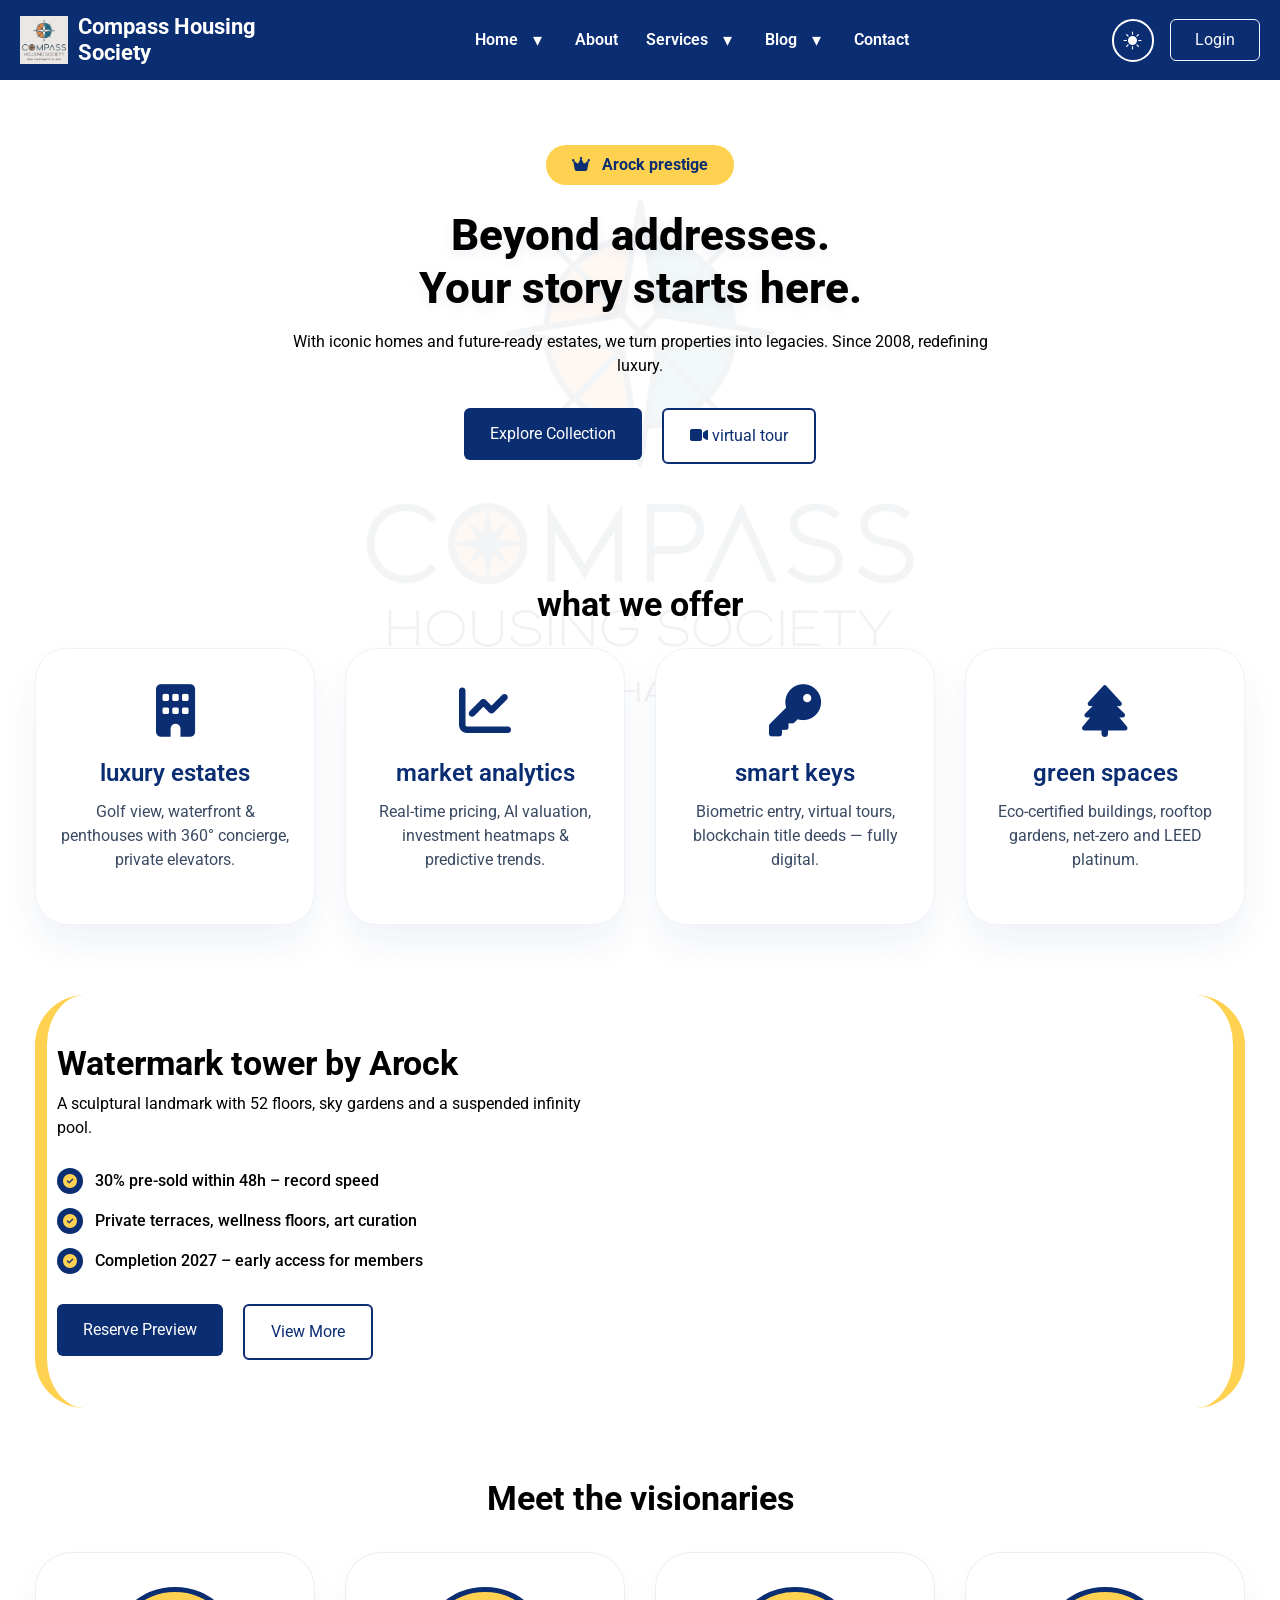
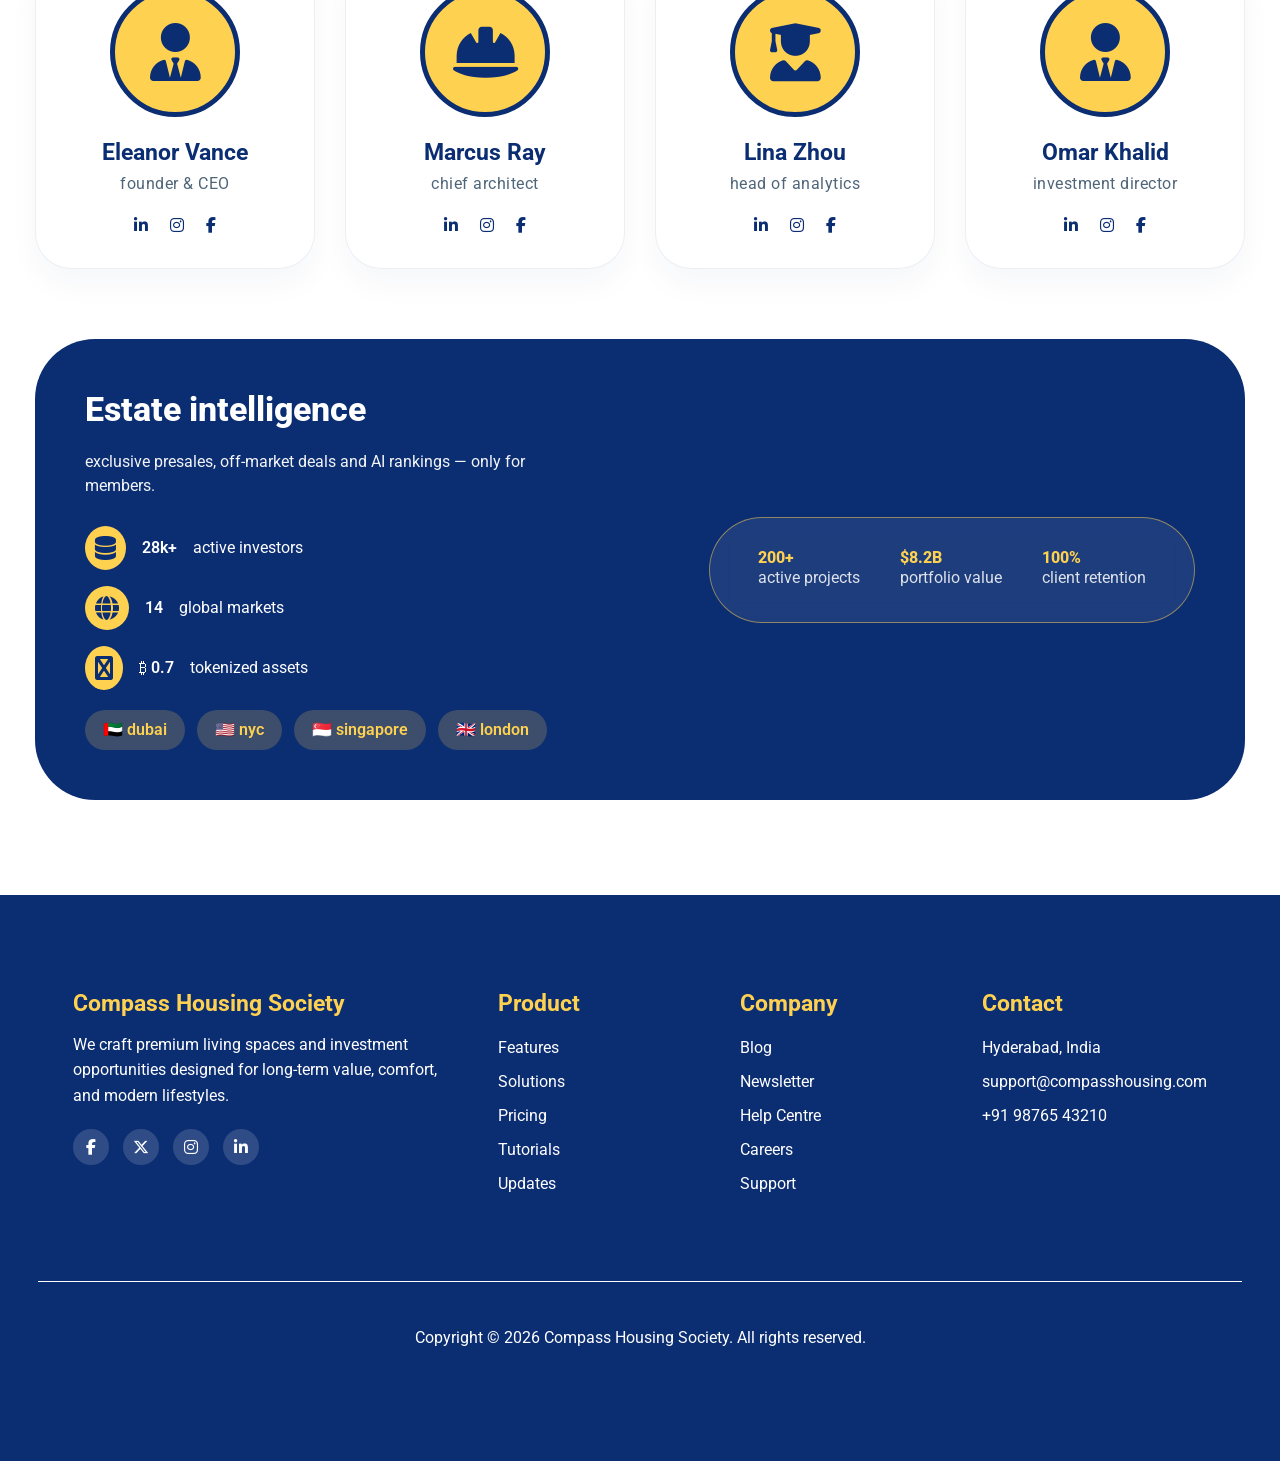
==== aboutus.html @ c3dae4be "Add files via upload" ====
<!DOCTYPE html>
<html lang="en">

<head>
    <meta charset="UTF-8">
    <meta name="viewport" content="width=device-width, initial-scale=1.0, maximum-scale=5.0, user-scalable=yes">
    <title>Real Estate · Arock</title>

    <!-- Global & Bootstrap -->
    <link rel="stylesheet" href="globalstyles.css">
    <link href="https://cdn.jsdelivr.net/npm/bootstrap@5.3.3/dist/css/bootstrap.min.css" rel="stylesheet">
    <link href="https://cdn.jsdelivr.net/npm/bootstrap-icons@1.11.3/font/bootstrap-icons.css" rel="stylesheet">
    <link rel="stylesheet" href="https://cdnjs.cloudflare.com/ajax/libs/font-awesome/6.5.1/css/all.min.css">
    <link
        href="https://fonts.googleapis.com/css2?family=Open+Sans:wght@400;500;600;700&family=Roboto:wght@400;500;700&display=swap"
        rel="stylesheet">

    <style>
        /* ----- GLOBAL FONT-SIZE RULES – ONLY ALLOWED SIZES, NO EXTRA ----- */
        * {
            margin: 0;
            padding: 0;
            box-sizing: border-box;
        }

        body {
            background-color: white;
            color: black;
            font-family: "Roboto", "Open Sans", Arial, sans-serif;
            line-height: 1.5;
            font-synthesis: none;
            text-rendering: optimizeLegibility;
            transition: background-color 0.2s, color 0.2s;
        }

        /* FIXED FONT SIZES – STRICTLY AS SPECIFIED */
        h1 {
            font-size: 44px;
            font-weight: 800;
        }

        h2 {
            font-size: 34px;
            font-weight: 700;
            width: 100%;
            display: block;
            /* text-align: center; */
        }

        h3 {
            font-size: 24px;
            font-weight: 600;
        }

        h4 {
            font-size: 23px;
            font-weight: 700;
        }

        h5,
        h6,
        p,
        span,
        li,
        a,
        .btn,
        .agent-card p,
        .estate-card p,
        .hero-tagline,
        .btn-gold,
        .btn-outline,
        .btn-dark,
        .ar-btn,
        .feature-list li,
        .insight-stat .label,
        .mini-gallery span,
        .insight-features div span,
        .insight-features i+span,
        .social-links i,
        .tag-new,
        .agent-card p,
        .estate-card p,
        .hero-center p,
        .split-text p,
        .insight-left p {
            font-size: 16px !important;
        }

        /* h5/h6 if used – also 16px */
        h5,
        h6 {
            font-size: 16px;
            font-weight: 600;
        }

        @media (prefers-color-scheme: dark) {
            body {
                background-color: #0a1a2f;
                color: #f0f4fa;
            }

            .estate-card,
            .agent-card,
            .split-modern,
            .stats-block {
                background-color: #102b47;
                color: white;
            }
        }

        /* PAGE LAYOUT – perfect alignment */
        .page {
            max-width: 1440px;
            margin: 0 auto;
            padding: 30px 40px;
            position: relative;
        }

        @media (max-width: 900px) {
            .page {
                padding: 25px 24px;
            }
        }

        @media (max-width: 480px) {
            .page {
                padding: 20px 16px;
            }
        }

        section {
            /* margin-bottom: 35px 30px; */
            padding: 35px;
        }

        /* headings dark mode */
        @media (prefers-color-scheme: dark) {

            h1,
            h2,
            h3,
            h4,
            h5,
            h6 {
                color: #FFD150;
            }
        }

        .text-accent {
            color: #FFD150;
        }

        .bg-primary-custom {
            background-color: #0B2D72;
            color: white;
        }

        /* ---------- SECTION 1 : HERO, ALL FONTS 16 (EXCEPT H1=44) ---------- */
        .hero-center {
            display: flex;
            flex-direction: column;
            align-items: center;
            text-align: center;
            max-width: 900px;
            margin: 0 auto 20px;
            padding: 30px 20px;
        }

        .hero-tagline {
            background: #FFD150;
            padding: 8px 26px;
            border-radius: 60px;
            font-weight: 700;
            color: #0B2D72;
            display: inline-block;
            margin-bottom: 24px;
            font-size: 16px;
            /* enforced */
        }

        .hero-center h1 {
            margin-bottom: 15px;
            text-shadow: 0 4px 12px rgba(11, 45, 114, 0.08);
            font-size: 44px;
            /* h1 fixed */
        }

        .hero-center p {
            max-width: 700px;
            margin-bottom: 30px;
            font-size: 16px;
        }

        .hero-btns {
            display: flex;
            gap: 20px;
            flex-wrap: wrap;
            justify-content: center;
        }

        .btn-gold {
            display: inline-block;
            padding: 14px 26px;
            background: #0B2D72;
            color: #ffffff;
            text-decoration: none;
            border-radius: 6px;
            font-size: 16px;
            cursor: pointer;
        }

        .btn-outline {
            display: inline-block;
            padding: 14px 26px;
            background: white;
            color: #0B2D72;
            text-decoration: none;
            border-radius: 6px;
            border: 2px solid #0B2D72;
            font-size: 16px;
            cursor: pointer;
        }

        @media (prefers-color-scheme: dark) {
            .hero-center p {
                color: #d0def0;
            }

            .btn-outline {
                border-color: #FFD150;
                color: #FFD150;
                background: transparent;
            }

            .btn-outline:hover {
                background: #FFD150;
                color: #0B2D72;
            }
        }

        /* ---------- SECTION 2 : CARDS 4-COL, FONT SIZES RESPECTED ---------- */
        .cards-grid {
            display: grid;
            grid-template-columns: repeat(4, 1fr);
            gap: 30px;
            margin-top: 15px;
        }

        .estate-card {
            background: white;
            border-radius: 32px;
            padding: 36px 22px;
            box-shadow: 0 20px 35px rgba(11, 45, 114, 0.06);
            text-align: center;
            transition: all 0.3s cubic-bezier(0.2, 0, 0, 1);
            border: 1px solid #eef2f6;
            position: relative;
            overflow: hidden;
            transform: translateY(0);
        }

        .estate-card::after {
            content: "";
            position: absolute;
            bottom: 0;
            left: 0;
            width: 100%;
            height: 6px;
            background: #FFD150;
            transform: scaleX(0);
            transform-origin: left;
            transition: transform 0.3s ease;
        }

        .estate-card:hover {
            transform: translateY(-16px);
            box-shadow: 0 35px 50px rgba(11, 45, 114, 0.12);
            border-color: rgba(255, 209, 80, 0.5);
        }

        .estate-card:hover::after {
            transform: scaleX(1);
        }

        .estate-card i {
            font-size: 52px;
            color: #0B2D72;
            margin-bottom: 22px;
            transition: transform 0.2s, color 0.2s;
        }

        .estate-card:hover i {
            transform: scale(1.12);
            color: #FFD150;
        }

        .estate-card h3 {
            margin-bottom: 12px;
            color: #0B2D72;
            transition: color 0.2s;
            font-size: 24px;
            /* fixed h3 */
        }

        .estate-card:hover h3 {
            color: #FFD150;
        }

        .estate-card p {
            color: #3a4a62;
            transition: color 0.2s;
            font-size: 16px;
        }

        .estate-card:hover p {
            color: #1f2e44;
        }

        @media (prefers-color-scheme: dark) {
            .estate-card:hover {
                background: #1c3b5a;
            }

            .estate-card p {
                color: #d0e0ed;
            }

            .estate-card:hover p {
                color: white;
            }
        }

        /* ---------- SECTION 3 : SPLIT FLIPPED, FONTS 16/24/34 ---------- */
        .split-flipped {
            display: flex;
            align-items: center;
            gap: 60px;
            border-radius: 50px;
            padding: 48px 10px;
            border-right: 12px solid #FFD150;
            border-left: 12px solid #FFD150;
        }

        .split-flipped .split-image {
            flex: 1.1;
            order: 2;
        }

        .split-flipped .split-text {
            flex: 1;
            order: 1;
        }

        .split-image .img-placeholder {
            background: linear-gradient(145deg, #0B2D72, #1f4b7a);
            border-radius: 40px;
            height: 360px;
            display: flex;
            align-items: center;
            justify-content: center;
            color: white;
            font-size: 90px;
            box-shadow: -20px 20px 0 #FFD150;
            transition: 0.2s;
        }

        .split-flipped:hover .img-placeholder {
            box-shadow: -25px 25px 0 #FFD150;
        }

        .tag-new {
            background: #FFD150;
            padding: 8px 26px;
            border-radius: 60px;
            font-weight: 700;
            display: inline-block;
            color: #0B2D72;
            margin-bottom: 18px;
            font-size: 16px;
        }

        .split-text h2 {

            font-size: 34px;

        }

        .feature-list {
            list-style: none;
            padding: 0;
            margin: 28px 0 20px;
        }

        .feature-list li {
            margin-bottom: 14px;
            font-weight: 500;
            display: flex;
            align-items: center;
            gap: 12px;
            font-size: 16px;
        }

        .feature-list i {
            color: #FFD150;
            background: #0B2D72;
            border-radius: 50%;
            padding: 6px;
            font-size: 14px;
            /* icon size, not text */
        }

        .btn-dark {
            display: inline-block;
            padding: 14px 26px;
            background: #0B2D72;
            color: #ffffff;
            text-decoration: none;
            border-radius: 6px;
            font-size: 16px;
            cursor: pointer;
        }

        .ar-btn {
            display: inline-block;
            padding: 14px 26px;
            background: white;
            color: #0B2D72;
            text-decoration: none;
            border-radius: 6px;
            border: 2px solid #0B2D72;
            font-size: 16px;
            cursor: pointer;
        }

        @media (prefers-color-scheme: dark) {
            .split-flipped {
                background: #0e253c;
            }

            .feature-list i {
                background: #FFD150;
                color: #0B2D72;
            }
        }

        /* ---------- SECTION 4 : TEAM CARDS, FONTS h4=23, OTHERS 16 ---------- */
        .team-header {
            display: flex;
            justify-content: space-between;
            align-items: baseline;
            margin-bottom: 25px;
            text-align: center;
        }

        .team-grid {
            display: grid;
            grid-template-columns: repeat(4, 1fr);
            gap: 30px;
        }

        .agent-card {
            background: white;
            border-radius: 36px;
            padding: 34px 18px 30px;
            text-align: center;
            box-shadow: 0 15px 30px rgba(11, 45, 114, 0.04);
            transition: all 0.25s;
            border: 1px solid rgba(11, 45, 114, 0.08);
            position: relative;
        }

        .agent-card:hover {
            transform: scale(1.02);
            box-shadow: 0 30px 45px rgba(11, 45, 114, 0.12);
            border-color: #FFD150;
        }

        .agent-avatar {
            width: 130px;
            height: 130px;
            background: #FFD150;
            border-radius: 50%;
            margin: 0 auto 22px;
            display: flex;
            align-items: center;
            justify-content: center;
            font-size: 58px;
            color: #0B2D72;
            border: 5px solid #0B2D72;
            transition: 0.2s;
        }

        .agent-card:hover .agent-avatar {
            background: #0B2D72;
            border-color: #FFD150;
            color: #FFD150;
        }

        .agent-card h3 {
            margin-bottom: 6px;
            color: #0B2D72;
            font-weight: 700;
            font-size: 23px;
            /* h4 fixed */
        }

        .agent-card p {
            color: #4f6579;
            margin-bottom: 18px;
            letter-spacing: 0.5px;
            font-size: 16px;
        }

        .social-links {
            display: flex;
            justify-content: center;
            gap: 22px;
        }

        .social-links i {
            color: #0B2D72;
            font-size: 22px;
            /* icon size, not text */
            transition: 0.15s;
        }

        .social-links i:hover {
            color: #FFD150;
            transform: scale(1.2);
        }

        @media (prefers-color-scheme: dark) {
            .agent-card {
                background: #112f4a;
            }

            .social-links i {
                color: #FFD150;
            }

            .social-links i:hover {
                color: white;
            }
        }

        /* ---------- SECTION 5 : INSIGHT PANEL, FONTS 16 / H2=34 ---------- */
        .insight-panel {
            display: flex;
            background: #0B2D72;
            border-radius: 60px;
            padding: 50px;
            color: white;
            justify-content: space-between;
            align-items: center;
            flex-wrap: wrap;
            position: relative;
            overflow: hidden;
        }

        .insight-left {
            max-width: 45%;
        }

        .insight-left h2 {
            color: white;
            font-weight: 800;
            margin-bottom: 20px;
            /* margin-left: -99px; */
            font-size: 34px;
            /* h2 fixed */
        }

        .insight-left h2 span {
            color: #FFD150;
            border-bottom: 4px solid #FFD150;
        }

        .insight-features {
            display: flex;
            flex-direction: column;
            gap: 16px;
            margin-top: 28px;
        }

        .insight-features div {
            display: flex;
            align-items: center;
            gap: 16px;
        }

        .insight-features i {
            font-size: 24px;
            background: #FFD150;
            color: #0B2D72;
            padding: 10px;
            border-radius: 50%;
        }

        .insight-right {
            display: flex;
            gap: 40px;
            background: rgba(255, 255, 255, 0.08);
            backdrop-filter: blur(10px);
            padding: 32px 48px;
            border-radius: 100px;
            border: 1px solid rgba(255, 209, 80, 0.5);
        }

        .insight-stat {
            display: flex;
            flex-direction: column;
        }

        .insight-stat .big-number {
            font-size: 44px;
            font-weight: 800;
            color: #FFD150;
            line-height: 1;
        }

        .insight-stat .label {
            font-size: 16px;
            opacity: 0.85;
        }

        .mini-gallery {
            display: flex;
            margin-top: 20px;
            gap: 12px;
        }

        .mini-gallery span {
            background: rgba(255, 209, 80, 0.2);
            padding: 8px 18px;
            border-radius: 50px;
            font-weight: 600;
            color: #FFD150;
            font-size: 16px;
        }

        @media (prefers-color-scheme: dark) {
            .insight-panel {
                background: #051a30;
            }
        }

        @media (max-width: 1100px) {
            .insight-panel {
                flex-direction: column;
                align-items: flex-start;
                gap: 40px;
            }

            .insight-left {
                max-width: 100%;
            }

            .insight-right {
                width: 100%;
                justify-content: center;
            }
        }

        /* responsive grids */
        @media (max-width: 1000px) {
            .cards-grid {
                grid-template-columns: repeat(2, 1fr);
            }

            .team-grid {
                grid-template-columns: repeat(2, 1fr);
            }

            .split-flipped {
                flex-direction: column;
            }

            .split-flipped .split-image {
                order: 1;
                width: 100%;
            }

            .split-flipped .split-text {
                order: 2;
                width: 100%;
            }
        }

        @media (max-width: 600px) {
            .cards-grid {
                grid-template-columns: 1fr;
            }

            .team-grid {
                grid-template-columns: 1fr;
            }

            .hero-btns {
                flex-direction: column;
                align-items: center;
            }

            .insight-right {
                flex-direction: column;
                gap: 25px;
                border-radius: 50px;
            }
        }

        /* watermark / background logo */
        body::before {
            content: "";
            position: fixed;
            inset: 0;
            margin: auto;
            background-image: url("images/transparent-logo-1.png");
            background-repeat: no-repeat;
            background-position: center;
            background-size: 600px auto;
            opacity: 0.06;
            pointer-events: none;
            z-index: -1;
        }

        a {
            text-decoration: none;
        }

        /* dark mode overrides - keep consistent */
        :root[data-theme="dark"]::before {
            background-image: url("images/transparent-logo-1.png");
            opacity: 0.10;
        }

        :root[data-theme="dark"] .estate-card {
            background-color: black;
        }

        :root[data-theme="dark"] .estate-card p,
        :root[data-theme="dark"] .estate-card h3,
        :root[data-theme="dark"] .estate-card i {
            color: white !important;
        }

        :root[data-theme="dark"] .agent-card p,
        :root[data-theme="dark"] .agent-card h4,
        :root[data-theme="dark"] .agent-card {
            background-color: black;
            color: white;
        }

        :root[data-theme="dark"] .social-links i {
            color: white;
        }

        :root[data-theme="dark"] .insight-panel {
            background-color: black;
        }

        :root[data-theme="dark"] .btn-gold {
            background-color: #FFD150;
            color: black;
        }

        :root[data-theme="dark"] .btn-outline {
            background-color: #FFD150;
            color: black;
            border: none !important;
        }

        :root[data-theme="dark"] .btn-dark {
            background-color: #FFD150;
            color: black;
        }

        :root[data-theme="dark"] .ar-btn {
            background-color: #FFD150;
            color: black;
            border: none !important;
        }
    </style>
</head>

<body data-theme="light">

    <div id="site-header" class="fixed-top"></div>

    <section>
        <div class="hero-center">
            <span class="hero-tagline"><i class="fas fa-crown" style="margin-right: 8px;"></i> Arock prestige</span>
            <h1>Beyond addresses.<br>Your story starts here.</h1>
            <p>With iconic homes and future-ready estates, we turn properties into legacies. Since 2008, redefining
                luxury.</p>
            <div class="hero-btns">
                <a href="blog2.html"><span class="btn-gold">Explore Collection</span></a>
                <a href="contact.html"><span class="btn-outline"><i class="fas fa-video"></i> virtual tour</span></a>
            </div>
        </div>
    </section>

    <!-- SECTION 2: MODERN CARDS 4X, H2=34 / H3=24 / P=16 -->
    <section>
        <div
            style="display: flex; justify-content: space-between; align-items: baseline; margin-bottom: 16px;text-align: center;">
            <h2>what we offer</h2>
        </div>
        <div class="cards-grid">
            <div class="estate-card">
                <i class="fas fa-building"></i>
                <h3>luxury estates</h3>
                <p>Golf view, waterfront & penthouses with 360° concierge, private elevators.</p>
            </div>
            <div class="estate-card">
                <i class="fas fa-chart-line"></i>
                <h3>market analytics</h3>
                <p>Real-time pricing, AI valuation, investment heatmaps & predictive trends.</p>
            </div>
            <div class="estate-card">
                <i class="fas fa-key"></i>
                <h3>smart keys</h3>
                <p>Biometric entry, virtual tours, blockchain title deeds — fully digital.</p>
            </div>
            <div class="estate-card">
                <i class="fas fa-tree"></i>
                <h3>green spaces</h3>
                <p>Eco-certified buildings, rooftop gardens, net-zero and LEED platinum.</p>
            </div>
        </div>
    </section>

    <!-- SECTION 3: SIDE IMAGE - TEXT ON OTHER SIDE (FLIPPED) H2=34 / P=16 / LI=16 -->
    <section>
        <div class="split-flipped">
            <div class="split-image">
                <img src="https://thumbs.dreamstime.com/b/modern-real-estate-48602905.jpg" alt="" height="auto"
                    width="100%" style="border-radius: 10px;">
            </div>
            <div class="split-text">
                <h2>Watermark tower by Arock</h2>
                <p style="margin-bottom: 8px;">A sculptural landmark with 52 floors, sky gardens and a suspended
                    infinity pool.</p>
                <ul class="feature-list">
                    <li><i class="fas fa-check-circle"></i> 30% pre-sold within 48h – record speed</li>
                    <li><i class="fas fa-check-circle"></i> Private terraces, wellness floors, art curation</li>
                    <li><i class="fas fa-check-circle"></i> Completion 2027 – early access for members</li>
                </ul>
                <div style="display: flex; gap: 20px; margin-top: 30px;">
                    <a href="services2.html"> <span class="btn-dark">Reserve Preview</span></a>
                    <a href="services.html"> <span class="ar-btn">View More</span></a>
                </div>
            </div>
        </div>
    </section>

    <!-- SECTION 4: MEET THE TEAM – H2=34 / H4=23 / P=16 -->
    <section>
        <div class="team-header">
            <h2>Meet the visionaries</h2>
        </div>
        <div class="team-grid">
            <div class="agent-card">
                <div class="agent-avatar">
                    <i class="fas fa-user-tie"></i>
                </div>
                <h3>Eleanor Vance</h3>
                <p>founder & CEO</p>
                <div class="social-links">
                    <a href="https://www.linkedin.com" target="_blank">
                        <i class="fab fa-linkedin-in"></i>
                    </a>

                    <a href="https://www.instagram.com" target="_blank">
                        <i class="fab fa-instagram"></i>
                    </a>

                    <a href="https://www.facebook.com/your-profile" target="_blank">
                        <i class="fab fa-facebook-f"></i>
                    </a>
                </div>
            </div>
            <div class="agent-card">
                <div class="agent-avatar">
                    <i class="fas fa-hard-hat"></i>
                </div>
                <h3>Marcus Ray</h3>
                <p>chief architect</p>
                <div class="social-links">
                    <a href="https://www.linkedin.com" target="_blank">
                        <i class="fab fa-linkedin-in"></i>
                    </a>

                    <a href="https://www.instagram.com" target="_blank">
                        <i class="fab fa-instagram"></i>
                    </a>

                    <a href="https://www.facebook.com/your-profile" target="_blank">
                        <i class="fab fa-facebook-f"></i>
                    </a>
                </div>
            </div>
            <div class="agent-card">
                <div class="agent-avatar">
                    <i class="fas fa-user-graduate"></i>
                </div>
                <h3>Lina Zhou</h3>
                <p>head of analytics</p>
                <div class="social-links">
                    <a href="https://www.linkedin.com" target="_blank">
                        <i class="fab fa-linkedin-in"></i>
                    </a>

                    <a href="https://www.instagram.com" target="_blank">
                        <i class="fab fa-instagram"></i>
                    </a>

                    <a href="https://www.facebook.com/your-profile" target="_blank">
                        <i class="fab fa-facebook-f"></i>
                    </a>
                </div>
            </div>
            <div class="agent-card">
                <div class="agent-avatar">
                    <i class="fas fa-user-tie"></i>
                </div>
                <h3>Omar Khalid</h3>
                <p>investment director</p>
                <div class="social-links">
                    <a href="https://www.linkedin.com" target="_blank">
                        <i class="fab fa-linkedin-in"></i>
                    </a>

                    <a href="https://www.instagram.com" target="_blank">
                        <i class="fab fa-instagram"></i>
                    </a>

                    <a href="https://www.facebook.com/your-profile" target="_blank">
                        <i class="fab fa-facebook-f"></i>
                    </a>
                </div>
            </div>
        </div>
    </section>

    <!-- SECTION 5: INSIGHT + STATS + GALLERY – H2=34 / P,SPAN=16 -->
    <section>
        <div class="insight-panel">
            <div class="insight-left">
                <h2>Estate intelligence</h2>
                <p style="margin-bottom: 16px; opacity: 0.95;">exclusive presales, off‑market deals and AI rankings —
                    only for members.</p>
                <div class="insight-features">
                    <div><i class="fas fa-database"></i> <span style="font-weight:600;">28k+</span> active investors
                    </div>
                    <div><i class="fas fa-globe"></i> <span style="font-weight:600;">14</span> global markets</div>
                    <div><i class="fas fa-bitcoin"></i> <span style="font-weight:600;">₿ 0.7</span> tokenized assets
                    </div>
                </div>
                <div class="mini-gallery">
                    <span>🇦🇪 dubai</span>
                    <span>🇺🇸 nyc</span>
                    <span>🇸🇬 singapore</span>
                    <span>🇬🇧 london</span>
                </div>
            </div>
            <div class="insight-right">
                <div class="insight-stat">
                    <span class="big-number">200+</span>
                    <span class="label">active projects</span>
                </div>
                <div class="insight-stat">
                    <span class="big-number">$8.2B</span>
                    <span class="label">portfolio value</span>
                </div>
                <div class="insight-stat">
                    <span class="big-number">100%</span>
                    <span class="label">client retention</span>
                </div>
            </div>
        </div>
    </section>

    <div id="side-footer"></div>
    <script src="footer.js"></script>
    <script src="https://cdn.jsdelivr.net/npm/bootstrap@5.3.3/dist/js/bootstrap.bundle.min.js"></script>
    <script src="header.js"></script>
</body>

</html>
---- globalstyles.css ----
:root {
    --primary: #0B2D72;
    --secondary: #FFD150;
    --white: #ffffff;
    --black: #000000;
    --bg-light: #ffffff;
    --text-light: #000000;
    --bg-dark: #000000;
    --text-dark: #ffffff;
}

:root[data-theme="dark"] {
    --bg-light: #000000;
    --bg-dark: #000000;
    --text-light: #ffffff;
}

* {
    margin: 0;
    padding: 0;
    box-sizing: border-box;
}

html {
    scroll-behavior: smooth;
    overflow-x: hidden;
}

/* Prevent flash of unstyled content */
html:not([data-theme]) {
    visibility: hidden;
}

html[data-theme] {
    visibility: visible;
}

body {
 font-family: "Roboto", "Open Sans", Arial, sans-serif;
    background: var(--bg-light);
    color: var(--text-light);
    padding-top: 80px;
    transition: background-color 0.3s ease, color 0.3s ease;
}

:root[data-theme="dark"] body {
    color: var(--white);
    background-color: var(--bg-dark);
}

.fixed-top {
    position: fixed;
    top: 0;
    right: 0;
    left: 0;
    z-index: 1030;
}

.navbar-main {
    position: fixed;
    top: 0;
    width: 100%;
    height: 80px;
    background: var(--primary);
    z-index: 1050;
    display: flex;
    align-items: center;
    transition: background-color 0.3s ease;
}

:root[data-theme="dark"] .navbar-main {
    background: var(--black);
}

.navbar-main .container-fluid {
    max-width: 1320px;
    width: 100%;
    padding: 0 20px;
    margin: 0 auto;
    display: flex;
    align-items: center;
    justify-content: space-between;
}

.navbar-brand {
    display: flex;
    align-items: center;
    gap: 10px;
    text-decoration: none;
}

.logo-icon {
    width: 48px;
    height: 48px;
}

.logo-icon img {
    width: 100%;
    height: 100%;
    object-fit: contain;
}

.brand-name {
    font-size: 22px !important;
    font-weight: 700;
    color: var(--white);
    line-height: 1.2;
}

.brand-text {
    display: flex;
    flex-direction: column;
}

.navbar-nav {
    display: flex;
    align-items: center;
    gap: 20px;
}

.nav-link-main {
    font-size: 16px;
    font-weight: 600;
    color: var(--white);
    text-decoration: none;
    padding: 6px 4px;
    display: flex;
    align-items: center;
    gap: 5px;
    transition: opacity 0.2s ease;
}

.nav-link-main:hover {
    opacity: 0.85;
}

.nav-link-main,
.dropdown-item,
.navbar-toggler-custom {
    -webkit-tap-highlight-color: transparent;
}

.dropdown-icon-model {
    display: inline-flex;
    align-items: center;
    justify-content: center;
    width: 20px;
    height: 20px;
    margin-left: 4px;
    position: relative;
}

/* ===============================
   FIX DOUBLE DROPDOWN ARROWS
================================ */

/* Remove Bootstrap's default dropdown arrow completely */
.dropdown-toggle::after {
    display: none !important;
    content: none !important;
    border: none !important;
}

/* Also target the specific nav-link-main with dropdown-toggle */
.nav-link-main.dropdown-toggle::after {
    display: none !important;
    content: none !important;
    border: none !important;
    margin: 0 !important;
    padding: 0 !important;
    width: 0 !important;
    height: 0 !important;
}

/* Keep only your custom dropdown arrow */
.dropdown-icon-model::before {
    content: "▾";
    font-size: 18px;
    line-height: 1;
    display: inline-block;
    transition: transform 0.3s ease;
}

/* Make sure your custom arrow is properly positioned */
.dropdown-icon-model {
    display: inline-flex;
    align-items: center;
    justify-content: center;
    width: 20px;
    height: 20px;
    margin-left: 4px;
    position: relative;
}

/* Dropdown arrow rotation states */
.nav-item.dropdown.show .dropdown-icon-model::before {
    transform: rotate(180deg);
}

@media (min-width: 992px) {
    .nav-item.dropdown:hover .dropdown-icon-model::before {
        transform: rotate(180deg);
    }
}

.dropdown-icon-model::before {
    content: "▾";
    font-size: 18px;
    line-height: 1;
    display: inline-block;
    transition: transform 0.3s ease;
}

.nav-item.dropdown.show .dropdown-icon-model::before {
    transform: rotate(180deg);
}

@media (min-width: 992px) {
    .nav-item.dropdown:hover .dropdown-icon-model::before {
        transform: rotate(180deg);
    }
}

/* Remove ALL Bootstrap dropdown arrows */
.dropdown-toggle::after,
.nav-link-main.dropdown-toggle::after,
[data-bs-toggle="dropdown"]::after {
    display: none !important;
    content: none !important;
    border: none !important;
}

.dropdown-menu {
    background: var(--white);
    border: none;
    border-radius: 8px;
    box-shadow: 0 10px 30px rgba(0, 0, 0, 0.1);
    padding: 8px 0;
    min-width: 200px;
    transition: opacity 0.3s ease, visibility 0.3s ease, transform 0.3s ease;
}

.dropdown-item {
    font-size: 16px;
    color: var(--black);
    padding: 10px 20px;
    text-decoration: none;
    display: block;
    transition: all 0.2s ease;
}

.dropdown-item:hover,
.dropdown-item:focus {
    background: var(--secondary);
    color: var(--white);
}

@media (min-width: 992px) {
    .nav-item.dropdown {
        position: relative;
    }

    .nav-item.dropdown .dropdown-menu {
        display: block;
        opacity: 0;
        visibility: hidden;
        transform: translateY(10px);
        transition: 0.25s ease;
        pointer-events: none;
        position: absolute;
        top: 100%;
        left: 0;
        z-index: 1000;
    }

    .nav-item.dropdown:hover .dropdown-menu {
        opacity: 1;
        visibility: visible;
        transform: translateY(0);
        pointer-events: auto;
    }
}

.navbar-right-section {
    display: flex;
    align-items: center;
    gap: 16px;
}

.register-btn {
    font-size: 16px;
    padding: 10px 22px;
    border-radius: 10px;
    background: transparent;
    border: 2px solid var(--white);
    color: var(--white);
    text-decoration: none;
    transition: all 0.3s ease;
    cursor: pointer;
    display: inline-block;
    text-align: center;
    margin-left: 20px;
}

.register-btn:hover {
    background: var(--white);
    color: var(--primary);
    border-color: var(--white);
}

:root[data-theme="dark"] .register-btn:hover {
    background: var(--white);
    color: var(--black);
}

.theme-toggle-btn {
    width: 56px;
    height: 28px;
    border-radius: 30px;
    background: rgba(255, 255, 255, 0.25);
    border: 2px solid rgba(255, 255, 255, 0.5);
    cursor: pointer;
    position: relative;
    transition: all 0.3s ease;
    flex-shrink: 0;
}

.theme-toggle-slider {
    width: 20px;
    height: 20px;
    background: var(--white);
    border-radius: 50%;
    position: absolute;
    left: 5px;
    top: 2px;
    transition: transform 0.3s ease;
}

:root[data-theme="dark"] .theme-toggle-slider {
    transform: translateX(26px);
    background: var(--white);
}

:root[data-theme="dark"] .theme-toggle-btn {
    background: rgba(0, 0, 0, 0.25);
    border-color: rgba(255, 255, 255, 0.3);
}

.navbar-toggler-custom {
    width: 50px;
    height: 45px;
    border-radius: 8px;
    border: 2px solid rgba(255, 255, 255, 0.5);
    background: rgba(255, 255, 255, 0.15);
    display: flex;
    align-items: center;
    justify-content: center;
    cursor: pointer;
    transition: all 0.3s ease;
    margin-left: 12px;
    flex-shrink: 0;
}

.navbar-toggler-custom:hover {
    background: rgba(255, 255, 255, 0.25);
}

.toggler-icon {
    width: 22px;
    height: 2px;
    background: var(--white);
    position: relative;
    transition: all 0.3s ease;
}

.toggler-icon::before,
.toggler-icon::after {
    content: "";
    width: 22px;
    height: 2px;
    background: var(--white);
    position: absolute;
    left: 0;
    transition: all 0.3s ease;
}

.toggler-icon::before {
    top: -7px;
}

.toggler-icon::after {
    top: 7px;
}

.navbar-toggler-custom.active .toggler-icon {
    background: transparent;
}

.navbar-toggler-custom.active .toggler-icon::before {
    transform: rotate(45deg);
    top: 0;
}

.navbar-toggler-custom.active .toggler-icon::after {
    transform: rotate(-45deg);
    top: 0;
}

@media (max-width: 991.98px) {
    .navbar-main {
        height: auto;
        padding: 10px 0;
        min-height: 70px;
    }

    .navbar-collapse {
        position: fixed;
        top: 70px;
        left: 0;
        right: 0;
        background: var(--primary);
        padding: 0 20px !important;
        margin: 0 !important;
        border-radius: 0 0 16px 16px;
        max-height: 0;
        overflow: hidden;
        opacity: 0;
        visibility: hidden;
        transition: max-height 0.3s ease, opacity 0.3s ease, visibility 0.3s ease;
        z-index: 1049;
    }

    .navbar-collapse.show {
        max-height: 80vh;
        opacity: 1;
        visibility: visible;
        padding: 20px !important;
        overflow-y: auto;
    }

    :root[data-theme="dark"] .navbar-collapse {
        background: var(--black);
    }

    .navbar-nav {
        flex-direction: column;
        align-items: flex-start;
        gap: 14px;
        width: 100%;
    }

    .nav-item.dropdown {
        width: 100%;
    }

    .nav-item.dropdown .dropdown-menu {
        position: static !important;
        float: none !important;
        width: 20% !important;
        margin: 8px 0 0 15px !important;
        background: rgba(255, 255, 255, 0.1) !important;
        border: none !important;
        box-shadow: none !important;
        display: none !important;
        padding: 8px 0 !important;
        animation: fadeIn 0.2s ease;
    }

    .nav-item.dropdown.show .dropdown-menu,
    .nav-item.dropdown .dropdown-menu.show {
        display: block !important;
    }

    .dropdown-item {
        color: var(--white) !important;
        padding: 10px 15px !important;
        border-left: 3px solid transparent;
        transition: all 0.2s ease;
        font-size: 15px;
    }

    .dropdown-item:hover,
    .dropdown-item:focus {
        background: rgba(255, 255, 255, 0.15) !important;
        color: var(--white) !important;
        border-left-color: var(--white);
    }

    @keyframes fadeIn {
        from {
            opacity: 0;
            transform: translateY(-10px);
        }

        to {
            opacity: 1;
            transform: translateY(0);
        }
    }

    .navbar-right-section {
        flex-direction: column;
        width: 100%;
        gap: 14px;
        margin-top: 20px;
        padding-top: 18px;
        border-top: 1px solid rgba(255, 255, 255, 0.2);
    }

    .register-btn {
        width: 100%;
        text-align: center;
        margin-left: 0;
    }

    .mobile-register-container {
        display: flex;
        align-items: center;
        gap: 15px;
        margin-left: auto;
    }

    .mobile-theme-toggle {
        display: flex;
        justify-content: center;

    }

    body {
        padding-top: 70px;
    }

    /* Better hamburger to X animation */
    .navbar-toggler-custom.active {
        background: rgba(255, 255, 255, 0.25);
    }

    .navbar-toggler-custom.active .toggler-icon {
        background: transparent;
    }

    .navbar-toggler-custom.active .toggler-icon::before {
        transform: rotate(45deg);
        top: 0;
    }

    .navbar-toggler-custom.active .toggler-icon::after {
        transform: rotate(-45deg);
        top: 0;
    }

    /* Fix navbar spacing on mobile */
    .nav-link-main {
        padding: 8px 4px;
        width: 100%;
        /* justify-content: space-between; */
    }

    .nav-link-main .dropdown-icon-model::before {
        transition: transform 0.3s ease;
    }

    .nav-item.dropdown.show .nav-link-main .dropdown-icon-model::before {
        transform: rotate(180deg);
    }
}

@media (min-width: 992px) {
    .mobile-register-container {
        display: none;
    }

    .mobile-theme-toggle {
        display: none;
    }
}

@media (max-width: 991px) {
    .desktop-register-btn {
        display: none;
    }

    .navbar-collapse:not(.show) {
        display: none;
    }

    .navbar-collapse.show {
        display: block;
    }
}

@media (min-width: 992px) {
    .collapse:not(.show) {
        display: flex !important;
    }

    .navbar-collapse {
        display: flex !important;
        flex-basis: auto;
        flex-grow: 1;
        align-items: center;
    }
}

.mobile-register-btn {
    padding: 8px 18px;
    font-size: 16px;
    border-radius: 8px;
    border: 2px solid var(--white);
    background: transparent;
    color: var(--white);
    white-space: nowrap;
    text-decoration: none;
    transition: all 0.3s ease;
}

.mobile-register-btn:hover {
    background: var(--white);
    color: var(--primary);
}

.collapse:not(.show) {
    display: none;
}

.container-fluid {
    padding-right: 15px;
    padding-left: 15px;
}

footer {
    background: var(--primary);
    color: var(--white);
    padding: 40px 20px 40px;
    margin-top: 60px;
    transition: background-color 0.3s ease;
}

:root[data-theme="dark"] footer {
    background: var(--black);
}

/* ===============================
   DESKTOP DROPDOWN ANIMATION
================================ */
@media (min-width: 992px) {
    .dropdown-menu {
        animation: fadeInDropdown 0.2s ease;
    }

    @keyframes fadeInDropdown {
        from {
            opacity: 0;
            transform: translateY(10px);
        }

        to {
            opacity: 1;
            transform: translateY(0);
        }
    }
}

/* ===============================
   OVERLAY FOR MOBILE MENU
================================ */
@media (max-width: 991.98px) {
    .navbar-overlay {
        display: none;
        position: fixed;
        top: 70px;
        left: 0;
        right: 0;
        bottom: 0;
        background: rgba(0, 0, 0, 0.5);
        z-index: 1048;
    }

    .navbar-overlay.active {
        display: block;
    }

    body.menu-open {
        overflow: hidden;
    }
}

.dropdown-item.active,
.dropdown-item:active {
    color: var(--white) !important;
    text-decoration: none;
    background-color: var(--primary) !important;
}





.site-footer {
    background: var(--primary);
    color: var(--white);
    padding: 60px 3%;
    transition: background-color 0.3s ease, color 0.3s ease;
}

/* Layout */
.footer-container {
    display: grid;
    grid-template-columns: 2fr 1fr 1fr 1fr;
    gap: 60px;
}

/* Brand */
.footer-logo {
    color: var(--secondary);
    margin-bottom: 14px;
}

.footer-brand p {
    line-height: 1.6;
    margin-bottom: 20px;
    color: var(--white);
}

/* Links */
.footer-links h4 {
    color: var(--secondary);
    margin-bottom: 18px;
}

.footer-links a {
    display: block;
    color: var(--white);
    text-decoration: none;
    margin-bottom: 10px;
    transition: 0.25s ease;
}

.footer-links a:hover {
    color: var(--secondary);
    /* ✅ Uses your theme */
    /* transform: translateX(3px); */
}

/* Social Icons */
.footer-social {
    display: flex;
    gap: 14px;
    margin-top: 10px;
}

.footer-social a {
    width: 36px;
    height: 36px;
    border-radius: 50%;
    background: rgba(255, 255, 255, 0.15);
    display: flex;
    align-items: center;
    justify-content: center;
    color: var(--white);
    text-decoration: none;
    transition: 0.25s ease;
}

.footer-social a:hover {
    background: var(--secondary);
    color: var(--black);
}

/* Divider */
.footer-divider {
    height: 0.5px;
    background: var(--white);
    margin: 40px 0 10px;
    width: 100%;
}

/* Bottom */
.footer-bottom {
    text-align: center;
    color: var(--white);
    font-size: 14px;
}

/* ---------------- DARK MODE SUPPORT ---------------- */

:root[data-theme="dark"] .site-footer {
    background: var(--bg-dark);
    /* ✅ Uses your root */
    color: var(--text-dark);
}

:root[data-theme="dark"] .footer-brand p,
:root[data-theme="dark"] .footer-bottom {
    /* color: rgba(255, 255, 255, 0.6); */
}

:root[data-theme="dark"] .footer-social a {
    background: rgba(255, 255, 255, 0.08);
}

/* ---------------- RESPONSIVE ---------------- */

@media (max-width: 992px) {
    .footer-container {
        grid-template-columns: 1fr 1fr;
        gap: 40px;
    }
}

@media (max-width: 576px) {
    .footer-container {
        grid-template-columns: 1fr;
    }

    .site-footer {
        padding: 50px 6%;
    }
}

/* ---------------- RESPONSIVE ---------------- */

@media (max-width: 992px) {

    .footer-container {
        grid-template-columns: 1fr 1fr;
        gap: 40px;
    }

    .site-footer {
        text-align: center;
        /* ✅ Center text */
    }

    .footer-social {
        justify-content: center;
        /* ✅ Center icons */
    }

    .footer-links a:hover {
        transform: none;
        /* ✅ Prevent awkward shift on mobile */
    }
}

@media (max-width: 576px) {

    .footer-container {
        grid-template-columns: 1fr;
        gap: 30px;
    }

    .site-footer {
        padding: 50px 6%;
        text-align: center;
        /* ✅ Everything centered */
    }

    .footer-brand,
    .footer-links {
        display: flex;
        flex-direction: column;
        align-items: center;
        /* ✅ Perfect centering */
    }

    .footer-social {
        justify-content: center;
    }

    .footer-divider {
        margin: 30px 0 10px;
    }
}
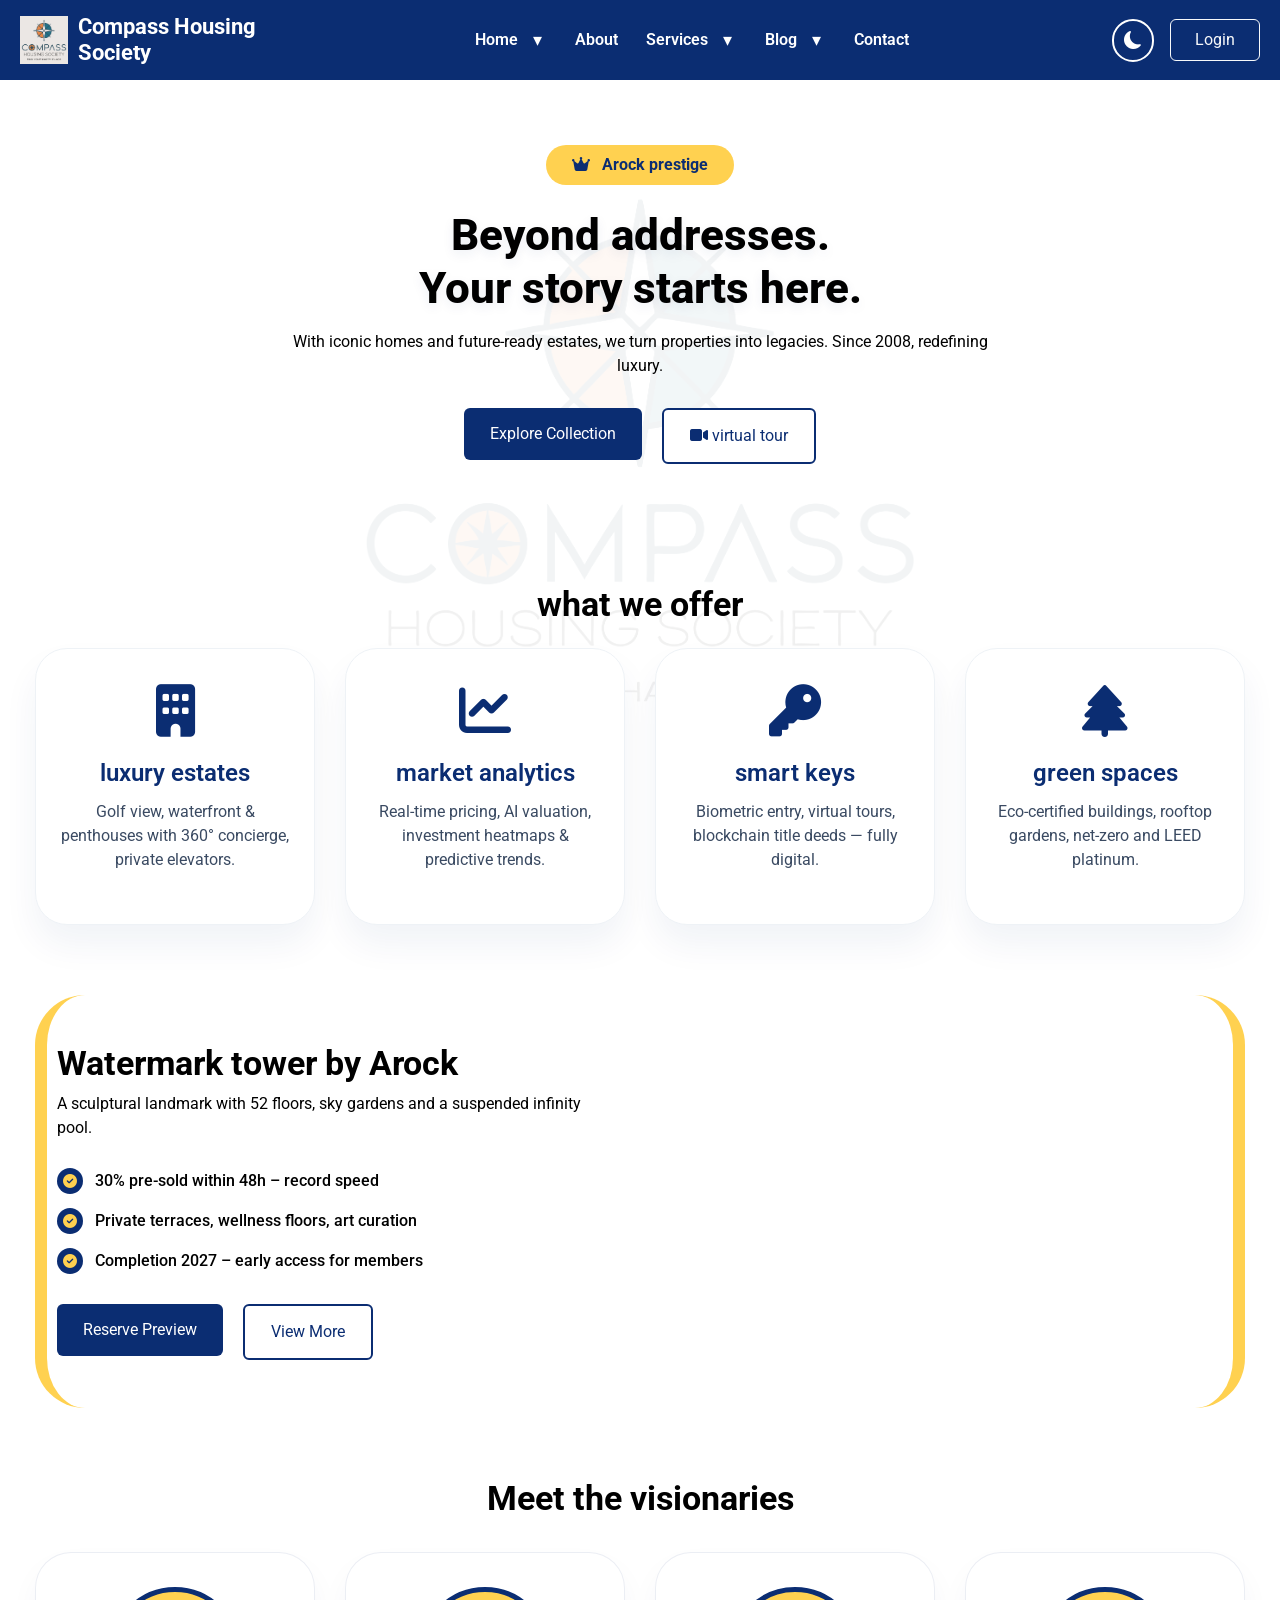
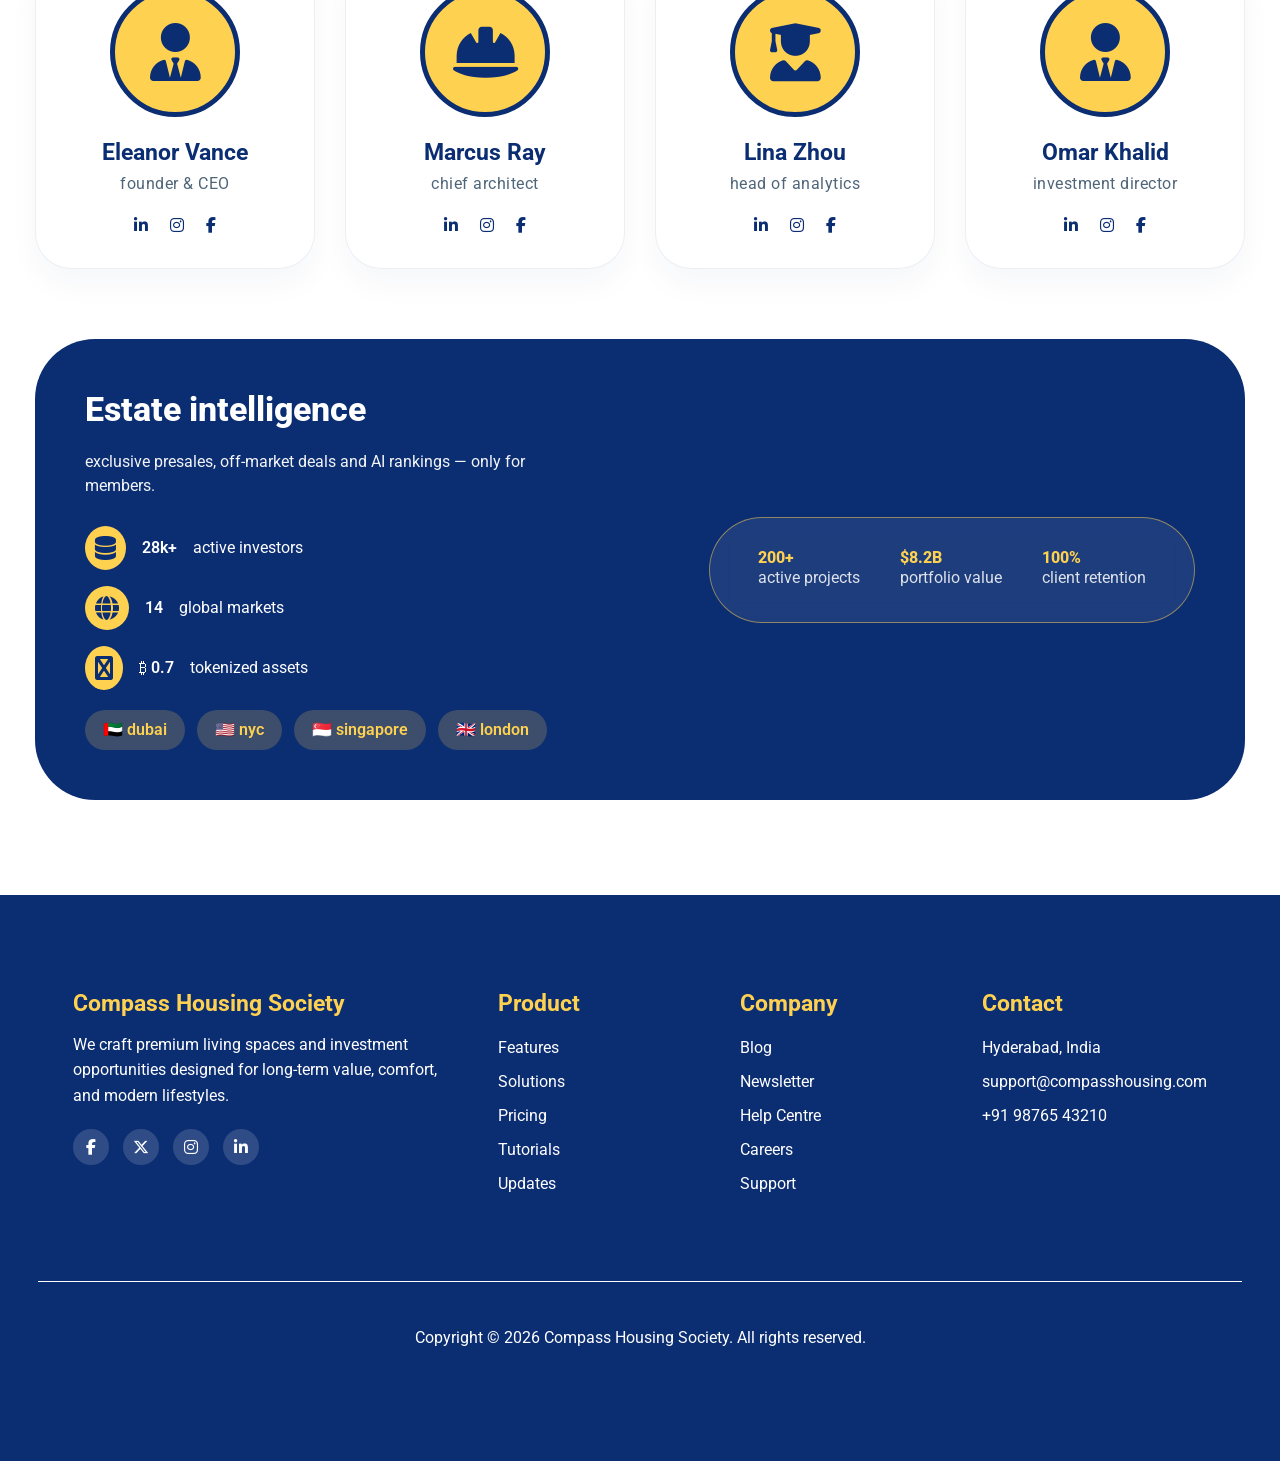
==== commit cb949639: "Update aboutus.html" ====
--- a/aboutus.html
+++ b/aboutus.html
@@ -207,6 +207,12 @@
             border-radius: 6px;
             font-size: 16px;
             cursor: pointer;
+            transition: background-color 0.4s ease, color 0.4s ease, transform 0.3s ease;
+        }
+        .btn-gold:hover {
+             background: #FFD150;
+    color: #000000;
+    transform: translateY(-2px);
         }
 
         .btn-outline {
@@ -219,6 +225,12 @@
             border: 2px solid #0B2D72;
             font-size: 16px;
             cursor: pointer;
+            transition: background-color 0.4s ease, color 0.4s ease, transform 0.3s ease;
+        }
+        .btn-outline:hover {
+            background: #0B2D72;
+            color: white;
+            transform: translateY(-2px);
         }
 
         @media (prefers-color-scheme: dark) {
@@ -418,6 +430,12 @@
             border-radius: 6px;
             font-size: 16px;
             cursor: pointer;
+            transition: background-color 0.4s ease, color 0.4s ease, transform 0.3s ease;
+        }
+        .btn-dark:hover {
+            background: #FFD150;
+            color: #000000;
+            transform: translateY(-2px);
         }
 
         .ar-btn {
@@ -430,6 +448,12 @@
             border: 2px solid #0B2D72;
             font-size: 16px;
             cursor: pointer;
+            transition: background-color 0.4s ease, color 0.4s ease, transform 0.3s ease;
+        }
+        .ar-btn:hover {
+            background: #0B2D72;
+            color: white;
+            transform: translateY(-2px);
         }
 
         @media (prefers-color-scheme: dark) {
@@ -985,4 +1009,4 @@
     <script src="header.js"></script>
 </body>
 
-</html>+</html>
